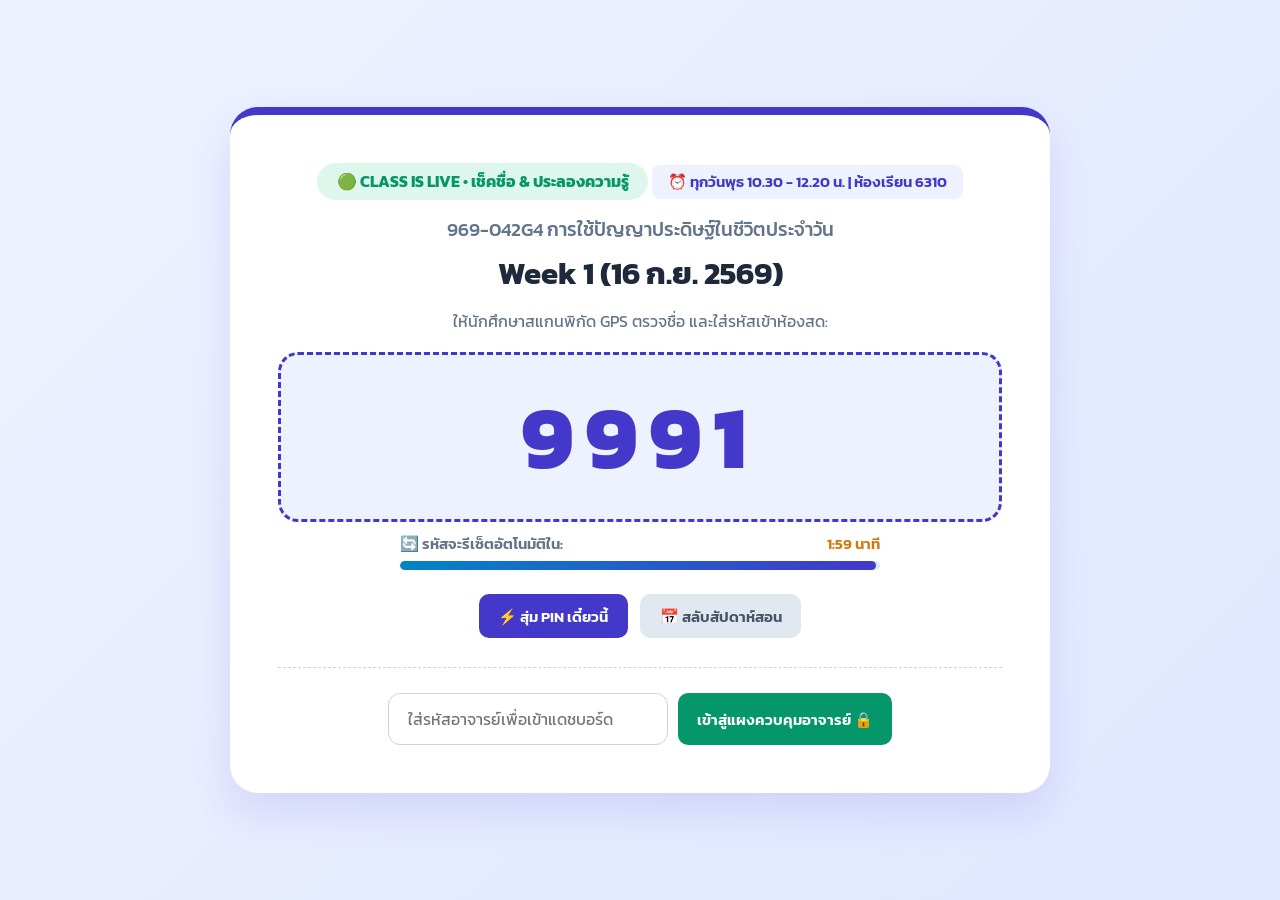
==== teacher.html @ ca07f4b6 "Update teacher.html" ====
<!DOCTYPE html>
<html lang="th">
<head>
  <meta charset="UTF-8">
  <meta name="viewport" content="width=device-width, initial-scale=1.0">
  <title>Teacher Control Center - 969-042G4</title>
  <link rel="preconnect" href="https://fonts.googleapis.com">
  <link rel="preconnect" href="https://fonts.gstatic.com" crossorigin>
  <link href="https://fonts.googleapis.com/css2?family=Kanit:wght@300;400;500;600;700;800&display=swap" rel="stylesheet">

  <style>
    :root {
      --primary: #4338CA;
      --secondary: #059669;
      --accent-amber: #D97706;
      --accent-cyan: #0284C7;
      --dark: #1E293B;
      --light-bg: #F8FAFC;
      --card-bg: #FFFFFF;
      --danger: #DC2626;
    }

    * { box-sizing: border-box; margin: 0; padding: 0; font-family: 'Kanit', sans-serif !important; }
    body { background-color: var(--light-bg); color: var(--dark); min-height: 100vh; }

    .projector-view {
      display: flex;
      flex-direction: column;
      align-items: center;
      justify-content: center;
      min-height: 100vh;
      padding: 2rem;
      background: linear-gradient(135deg, #EEF2FF 0%, #E0E7FF 100%);
      text-align: center;
    }

    .projector-card {
      background: white;
      border-radius: 28px;
      padding: 3rem;
      max-width: 820px;
      width: 100%;
      box-shadow: 0 20px 40px rgba(67, 56, 202, 0.12);
      border-top: 8px solid var(--primary);
    }

    .live-badge {
      display: inline-block;
      background: #DEF7EC;
      color: var(--secondary);
      font-weight: 700;
      padding: 0.4rem 1.2rem;
      border-radius: 9999px;
      margin-bottom: 0.8rem;
      font-size: 1rem;
      animation: pulse 2s infinite;
    }
    @keyframes pulse { 0% { opacity: 0.8; } 50% { opacity: 1; } 100% { opacity: 0.8; } }

    .schedule-tag {
      display: inline-block;
      background: #EEF2FF;
      color: var(--primary);
      font-weight: 600;
      padding: 0.35rem 1rem;
      border-radius: 8px;
      margin-bottom: 1rem;
      font-size: 0.95rem;
    }

    .big-pin {
      font-size: 5.5rem;
      font-weight: 800;
      color: var(--primary);
      letter-spacing: 12px;
      background: #EEF2FF;
      padding: 1rem 2rem;
      border-radius: 20px;
      margin: 1.2rem 0 0.6rem;
      border: 3px dashed var(--primary);
      user-select: all;
    }

    .timer-container { width: 100%; max-width: 480px; margin: 0 auto 1.5rem; }
    .timer-text { display: flex; justify-content: space-between; font-size: 0.95rem; color: #64748B; font-weight: 600; margin-bottom: 0.4rem; }
    .progress-bar-bg { width: 100%; height: 9px; background-color: #E2E8F0; border-radius: 999px; overflow: hidden; }
    .progress-bar-fill { height: 100%; width: 100%; background: linear-gradient(90deg, var(--accent-cyan), var(--primary)); border-radius: 999px; transition: width 1s linear; }

    .auth-box {
      margin-top: 1.8rem;
      padding-top: 1.6rem;
      border-top: 1.5px dashed #CBD5E1;
      display: flex;
      justify-content: center;
      gap: 0.6rem;
      flex-wrap: wrap;
    }

    .auth-box input[type="password"] {
      padding: 0.8rem 1.2rem;
      border-radius: 12px;
      border: 1.5px solid #CBD5E1;
      font-size: 1rem;
      outline: none;
      width: 280px;
    }
    .auth-box input[type="password"]:focus { border-color: var(--primary); }

    .dashboard-view { padding: 1.5rem; display: none; }

    .header-bar {
      display: flex;
      justify-content: space-between;
      align-items: center;
      margin-bottom: 1.5rem;
      background: white;
      padding: 1.2rem 1.8rem;
      border-radius: 16px;
      box-shadow: 0 4px 10px rgba(0,0,0,0.04);
      border-top: 5px solid var(--primary);
    }

    .session-bar {
      background: white;
      padding: 1rem 1.5rem;
      border-radius: 14px;
      margin-bottom: 1.5rem;
      display: flex;
      justify-content: space-between;
      align-items: center;
      flex-wrap: wrap;
      gap: 1rem;
    }

    select, input[type="time"] { padding: 0.55rem 1rem; border-radius: 8px; border: 1.5px solid #CBD5E1; font-size: 0.95rem; outline: none; background-color: white; }

    .kpi-grid { display: grid; grid-template-columns: repeat(auto-fit, minmax(180px, 1fr)); gap: 1rem; margin-bottom: 1.5rem; }
    .kpi-card { background: white; padding: 1.2rem; border-radius: 14px; border-left: 5px solid var(--primary); box-shadow: 0 2px 6px rgba(0,0,0,0.03); }
    .kpi-card.green { border-left-color: var(--secondary); }
    .kpi-card.amber { border-left-color: var(--accent-amber); }
    .kpi-card.red { border-left-color: var(--danger); }
    .kpi-num { font-size: 2rem; font-weight: 700; margin-top: 0.3rem; }

    .btn { padding: 0.65rem 1.2rem; border-radius: 10px; border: none; font-weight: 600; cursor: pointer; font-size: 0.95rem; transition: all 0.2s; }
    .btn-primary { background: var(--primary); color: white; }
    .btn-secondary { background: var(--secondary); color: white; }
    .btn-danger { background: #FEE2E2; color: var(--danger); }
    .btn-gray { background: #E2E8F0; color: #475569; }

    .table-box { background: white; border-radius: 14px; padding: 1.2rem; box-shadow: 0 2px 6px rgba(0,0,0,0.03); overflow-x: auto; }
    table { width: 100%; border-collapse: collapse; text-align: left; }
    th, td { padding: 0.75rem 1rem; border-bottom: 1px solid #E2E8F0; font-size: 0.95rem; }
    th { background: #F8FAFC; color: #475569; }

    .tag { padding: 0.2rem 0.6rem; border-radius: 6px; font-size: 0.8rem; font-weight: 600; }
    .tag-present { background: #DEF7EC; color: #03543F; }
    .tag-late { background: #FEF3C7; color: #92400E; }
    .tag-absent { background: #FDE8E8; color: #9B1C1C; }
  </style>
</head>
<body>

  <!-- VIEW 1: จอโปรเจกเตอร์ -->
  <div id="viewProjector" class="projector-view">
    <div class="projector-card">
      <div class="live-badge">🟢 CLASS IS LIVE • เช็คชื่อ & ประลองความรู้</div>
      <div class="schedule-tag">⏰ ทุกวันพุธ 10.30 - 12.20 น. | ห้องเรียน 6310</div>
      
      <h2 style="font-size: 1.2rem; color: #64748B; font-weight:500;">969-042G4 การใช้ปัญญาประดิษฐ์ในชีวิตประจำวัน</h2>
      <h1 style="font-size: 1.95rem; font-weight:700; margin-top: 0.4rem; color: var(--dark);" id="projectorSessionTitle">
        สัปดาห์ที่ 1 : 16 กันยายน 2569 (ห้อง 6310)
      </h1>
      
      <p style="margin-top: 0.8rem; color:#64748B;">ให้นักศึกษาสแกนพิกัด GPS ตรวจชื่อ และใส่รหัสเข้าห้องสด:</p>
      <div class="big-pin" id="bigPinText">----</div>

      <div class="timer-container">
        <div class="timer-text">
          <span>🔄 รหัสจะรีเซ็ตอัตโนมัติใน:</span>
          <span id="countdownText" style="color:var(--accent-amber);">2:00 นาที</span>
        </div>
        <div class="progress-bar-bg">
          <div class="progress-bar-fill" id="progressBarFill"></div>
        </div>
      </div>

      <div style="display:flex; justify-content:center; gap: 0.8rem; flex-wrap: wrap;">
        <button class="btn btn-primary" onclick="forceResetPIN()">⚡ สุ่ม PIN เดี๋ยวนี้</button>
        <button class="btn btn-gray" onclick="quickSelectSession()">📅 สลับสัปดาห์สอน</button>
      </div>

      <div class="auth-box">
        <input type="password" id="teacherPassInput" placeholder="ใส่รหัสอาจารย์เพื่อเข้าแดชบอร์ด" onkeydown="handlePassEnter(event)">
        <button class="btn btn-secondary" onclick="unlockDashboard()">เข้าสู่แผงควบคุมอาจารย์ 🔒</button>
      </div>
      <p id="authErrorMsg" style="color:var(--danger); font-size:0.85rem; margin-top:0.5rem; display:none;">❌ รหัสผ่านไม่ถูกต้อง!</p>
    </div>
  </div>

  <!-- VIEW 2: แดชบอร์ดอาจารย์ -->
  <div id="viewDashboard" class="dashboard-view">
    <div class="header-bar">
      <div>
        <h1 style="font-size: 1.5rem; font-weight: 700;">แผงวิเคราะห์และสรุปผลคะแนนประจำวิชา (Realtime)</h1>
        <p style="color: #64748B; font-size: 0.9rem;">วิชา 969-042G4 | วันพุธ 10.30 - 12.20 น. ห้อง 6310</p>
      </div>
      <button class="btn btn-gray" onclick="lockBackToProjector()">🖥️ กลับสู่หน้าจอโปรเจกเตอร์</button>
    </div>

    <div class="session-bar">
      <div style="display:flex; align-items:center; gap: 0.8rem; flex-wrap: wrap;">
        <label for="sessionSelect" style="font-weight: 600;">เลือกคาบเรียน:</label>
        <select id="sessionSelect" onchange="changeSession()">
          <option value="Week 1 (16 ก.ย. 2569)">สัปดาห์ที่ 1 : 16 กันยายน 2569 (ห้อง 6310)</option>
          <option value="Week 2 (23 ก.ย. 2569)">สัปดาห์ที่ 2 : 23 กันยายน 2569</option>
          <option value="Week 3 (30 ก.ย. 2569)">สัปดาห์ที่ 3 : 30 กันยายน 2569</option>
          <option value="Week 4 (7 ต.ค. 2569)">สัปดาห์ที่ 4 : 7 ตุลาคม 2569</option>
          <option value="Week 5 (14 ต.ค. 2569)">สัปดาห์ที่ 5 : 14 ตุลาคม 2569</option>
          <option value="Week 6 (21 ต.ค. 2569)">สัปดาห์ที่ 6 : 21 ตุลาคม 2569</option>
          <option value="Week 7 (28 ต.ค. 2569)">สัปดาห์ที่ 7 : 28 ตุลาคม 2569</option>
          <option value="Week 8 (4 พ.ย. 2569)">สัปดาห์ที่ 8 : 4 พฤศจิกายน 2569</option>
          <option value="Week 9 (11 พ.ย. 2569)">สัปดาห์ที่ 9 : 11 พฤศจิกายน 2569</option>
          <option value="Week 10 (18 พ.ย. 2569)">สัปดาห์ที่ 10 : 18 พฤศจิกายน 2569</option>
          <option value="Week 11 (25 พ.ย. 2569)">สัปดาห์ที่ 11 : 25 พฤศจิกายน 2569</option>
          <option value="SUMMARY">📊 [สรุปภาพรวม 11 สัปดาห์สะสม (ตรวจสิทธิ์ 80%)]</option>
        </select>

        <span id="cutoffContainer">
          <label for="cutoffTime" style="font-weight: 500; margin-left:0.5rem;">ตัดเวลาสาย (น.):</label>
          <input type="time" id="cutoffTime" value="10:45" onchange="renderAnalytics()">
        </span>
      </div>

      <div style="display:flex; gap: 0.6rem;">
        <button class="btn btn-secondary" onclick="exportCSV()">📥 โหลด Excel (CSV)</button>
        <button class="btn btn-danger" onclick="clearCurrentSessionData()">ล้างข้อมูลคาบนี้</button>
      </div>
    </div>

    <div class="kpi-grid">
      <div class="kpi-card">
        <div style="font-size: 0.9rem; color:#64748B;">นักศึกษาทั้งหมด</div>
        <div class="kpi-num">65</div>
      </div>
      <div class="kpi-card green">
        <div style="font-size: 0.9rem; color:var(--secondary);" id="kpiTitle1">เข้าเรียนตรงเวลา</div>
        <div class="kpi-num" id="kpiVal1" style="color:var(--secondary);">0</div>
      </div>
      <div class="kpi-card amber">
        <div style="font-size: 0.9rem; color:var(--accent-amber);" id="kpiTitle2">มาสาย (หลัง 10:45)</div>
        <div class="kpi-num" id="kpiVal2" style="color:var(--accent-amber);">0</div>
      </div>
      <div class="kpi-card red">
        <div style="font-size: 0.9rem; color:var(--danger);" id="kpiTitle3">ขาดเรียน (Absent)</div>
        <div class="kpi-num" id="kpiVal3" style="color:var(--danger);">65</div>
      </div>
    </div>

    <div class="table-box">
      <table>
        <thead id="tableHead"></thead>
        <tbody id="tableBody"></tbody>
      </table>
    </div>
  </div>

  <script>
    // *************************************************************
    // วาง Database URL ของ Firebase ตรงนี้ (ต้องลงท้ายด้วย /)
    // *************************************************************
    const FIREBASE_DB_URL = "https://class-psu-default-rtdb.asia-southeast1.firebasedatabase.app/";
    const TEACHER_PASSWORD = "admin1234";

    const studentRoster = {
      "6730611001": "คุณานนต์ แพใหญ่", "6730611002": "สุชัญญา หลายกิจวุฒิพันธ์", "6730611004": "ชนาภา อุดมทรัพย์",
      "6730611005": "จิรเมธ สุขลี่", "6730611006": "ธนกฤต จริยวัตกุล", "6730611007": "ภูริณัฐ มะนะโส",
      "6730611008": "ธนวัต เอกบุตร", "6730611009": "เบญญภา ทองขาว", "6730611010": "ณิชตา คำวาศรี",
      "6730611011": "เสาวลักษณ์ วรพงศ์วัฒน์", "6730611012": "ทักษิณารัตย์ พัฒสงค์", "6730611013": "โชติธนกฤต อารีมิตร",
      "6730611016": "ภูวเมศฐ์ พงศ์จารุวิชญ์", "6730611017": "กีรดิษ บุญสูง", "6730611019": "ศุภกร ทวีรัตน์",
      "6730611020": "ณัฐณิชา ศรีธรรม", "6730611021": "สงกรานต์ นนทามิตร", "6730611022": "สิรภัทร นวลแก้ว",
      "6730611023": "ธนกฤต ดวงแก้ว", "6730611024": "เจษฎา ถวิลถึง", "6730611027": "ธนกฤต คล้ายเเก้ว",
      "6730611028": "วาที คชลักษ์", "6730611029": "วิสุทธิ์ ณ พัทลุง", "6730611031": "ธนพัฒน์ แสนดี",
      "6730611032": "พิศุทธิ์ หิรัญจรัสพิวัฒน์", "6730611033": "ธนพล ถาวรมาศ", "6730611034": "ณัฐวดี โภคะศฤงคาร",
      "6730611035": "กรกฤต นวลละออง", "6730611036": "ธเนศ งามพสุธาดล", "6730611037": "ภัทรพล แซ่หลี",
      "6730611038": "นิธิทัต ตินตะชาติ", "6730611039": "กนิษฐ หิรัญคุปต์", "6730611043": "พลภัทร จันทรสุต",
      "6730611044": "วงศกร ศิริคณินทร์", "6730611045": "กิตติพัชญ์ เอกพงศ์วิทย์", "6730611046": "หทัยรัตน์ กิ่งแก้ว",
      "6730611047": "สิวารักษ์ เศษนาม", "6730611048": "ศุภกร แย้มวาจา", "6730611053": "นิจสิรี สุทธิเจริญ",
      "6730611054": "อริยะ แพงพา", "6730611055": "รพีภัทร อุตโม", "6730611056": "วศิน เลี่ยมแก้ว",
      "6730611057": "จักรีพร สุทธิชาติ", "6730611059": "พงศธร ฉิมล่องดำ", "6730611060": "ธวัลรัตน์ คำแหง",
      "6730611061": "ณัฐสิทธิ์ ทองจันทร์", "6730611062": "ณัฐพงศ์ ตันบำรุง", "6730611063": "เปมิกา สือสกุล",
      "6730611064": "ธนโชติ สุวรรณวงศ์", "6730611065": "ภควัฒน์ สะมาน", "6730611066": "ซอนญ่า ภักดี",
      "6730611068": "ฅมกริช พรมปาน", "6730611069": "ไกรสิทธิ์ พัฒโนภาษ", "6730611070": "ขัตติยานนท์ คัยนันท์",
      "6730611072": "ธันยพงศ์ ถิ่นสืบ", "6730611073": "ฐาปณีย์ รัตนจินดา", "6730611074": "ยุทธภูมิ เพชรบริสุทธิ์",
      "6730611075": "ธนชาติ เอ่งฉ้วน", "6730611076": "กันตภูมิ คงเจริญ", "6730611077": "วิชยุตม์ บุ้งทอง",
      "6730611078": "ณัฐภัทร แย้มแก้ว", "6730611080": "พุฒิพงศ์ เรืองอ่อน", "6730611083": "สรณ์สิริ รักไทย",
      "6730611085": "กันตินันท์ เนาวบุตร", "6730611086": "มูฮัมหมัดลุตฟี สีตีเล๊าะ"
    };

    const PIN_LIFETIME = 120;
    let secondsLeft = PIN_LIFETIME;
    let pinTimerInterval = null;
    let currentSessionKey = "Week 1 (16 ก.ย. 2569)";
    let realtimeData = {};

    function initProjectorView() {
      document.getElementById('projectorSessionTitle').innerText = currentSessionKey;
      syncSessionToCloud(currentSessionKey);
      startAutoPINCycle();
    }

    // ยิง PIN ขึ้น Cloud Realtime
    function generateNewPIN() {
      const newPin = Math.floor(1000 + Math.random() * 9000).toString();
      document.getElementById('bigPinText').innerText = newPin;
      secondsLeft = PIN_LIFETIME;
      updateProgressBar();

      // บันทึกขึ้น Firebase
      fetch(`${FIREBASE_DB_URL}current_pin.json`, {
        method: "PUT",
        body: JSON.stringify(newPin)
      }).catch(err => console.error("Cloud Error:", err));
    }

    function syncSessionToCloud(sessionName) {
      fetch(`${FIREBASE_DB_URL}current_session.json`, {
        method: "PUT",
        body: JSON.stringify(sessionName)
      }).catch(err => console.error(err));
    }

    function forceResetPIN() { generateNewPIN(); }

    function startAutoPINCycle() {
      generateNewPIN();
      if (pinTimerInterval) clearInterval(pinTimerInterval);

      pinTimerInterval = setInterval(() => {
        secondsLeft--;
        updateProgressBar();
        if (secondsLeft <= 0) generateNewPIN();
      }, 1000);
    }

    function updateProgressBar() {
      const pct = (secondsLeft / PIN_LIFETIME) * 100;
      document.getElementById('progressBarFill').style.width = `${pct}%`;
      const m = Math.floor(secondsLeft / 60);
      const s = secondsLeft % 60;
      document.getElementById('countdownText').innerText = `${m}:${s < 10 ? '0' : ''}${s} นาที`;
    }

    function quickSelectSession() {
      const next = prompt("ระบุสัปดาห์และวันที่สอน (เช่น Week 2 (23 ก.ย. 2569)):", currentSessionKey);
      if (next) {
        currentSessionKey = next;
        document.getElementById('projectorSessionTitle').innerText = next;
        syncSessionToCloud(next);
      }
    }

    function handlePassEnter(e) { if (e.key === "Enter") unlockDashboard(); }

    function unlockDashboard() {
      const pass = document.getElementById('teacherPassInput').value;
      const err = document.getElementById('authErrorMsg');

      if (pass === TEACHER_PASSWORD) {
        err.style.display = "none";
        document.getElementById('teacherPassInput').value = "";
        document.getElementById('viewProjector').style.display = "none";
        document.getElementById('viewDashboard').style.display = "block";
        document.getElementById('sessionSelect').value = currentSessionKey;
        startRealtimeListener();
      } else {
        err.style.display = "block";
      }
    }

    function lockBackToProjector() {
      document.getElementById('viewDashboard').style.display = "none";
      document.getElementById('viewProjector').style.display = "flex";
    }

    function changeSession() {
      renderAnalytics();
    }

    // ดึงข้อมูล Realtime จาก Cloud มาแสดงบน Dashboard
    function startRealtimeListener() {
      fetchDataFromCloud();
      setInterval(fetchDataFromCloud, 3000); // ดึงข้อมูลอัปเดตทุก 3 วินาที
    }

    function fetchDataFromCloud() {
      fetch(`${FIREBASE_DB_URL}attendance.json`)
        .then(res => res.json())
        .then(data => {
          realtimeData = data || {};
          renderAnalytics();
        })
        .catch(err => console.error(err));
    }

    function sanitizeKey(key) {
      return key.replace(/[\.\#\$\[\]\/]/g, "_");
    }

    function renderAnalytics() {
      const mode = document.getElementById('sessionSelect').value;
      const thead = document.getElementById('tableHead');
      const tbody = document.getElementById('tableBody');
      const cutoffWrapper = document.getElementById('cutoffContainer');

      if (mode === 'SUMMARY') {
        cutoffWrapper.style.display = 'none';
        document.getElementById('kpiTitle1').innerText = "เข้าเรียน ≥ 80% (สิทธิ์สอบ)";
        document.getElementById('kpiTitle2').innerText = "เฝ้าระวัง (50-79%)";
        document.getElementById('kpiTitle3').innerText = "ขาดเกินเกณฑ์ (< 50%)";

        const sessions = Object.keys(realtimeData);
        const totalSessions = sessions.length || 1;

        thead.innerHTML = `
          <tr>
            <th>รหัสนักศึกษา</th>
            <th>ชื่อ - นามสกุล</th>
            <th>จำนวนครั้งที่เข้า</th>
            <th>% เวลาเรียน</th>
            <th>คะแนนสะสม (Participation 40%)</th>
            <th>สถานะสิทธิ์สอบ (เกณฑ์ 80%)</th>
          </tr>
        `;
        tbody.innerHTML = '';

        let passed80 = 0, warning = 0, failed = 0;

        Object.keys(studentRoster).forEach(id => {
          let attendedCount = 0;
          let totalScore = 0;

          sessions.forEach(s => {
            const hit = realtimeData[s] && realtimeData[s][id];
            if (hit) {
              attendedCount++;
              totalScore += (hit.score || 0);
            }
          });

          const pct = Math.round((attendedCount / totalSessions) * 100);
          let examStatus = `<span class="tag tag-present">มีสิทธิ์สอบ ✓</span>`;
          if (pct < 80 && pct >= 50) {
            examStatus = `<span class="tag tag-late">เสี่ยง มส. (${pct}%)</span>`;
            warning++;
          } else if (pct < 50) {
            examStatus = `<span class="tag tag-absent">หมดสิทธิ์สอบ</span>`;
            failed++;
          } else {
            passed80++;
          }

          const tr = document.createElement('tr');
          tr.innerHTML = `
            <td><strong>${id}</strong></td>
            <td>${studentRoster[id]}</td>
            <td>${attendedCount} / ${totalSessions} คาบ</td>
            <td><strong>${pct}%</strong></td>
            <td><strong style="color:var(--primary);">${totalScore}</strong> แต้ม</td>
            <td>${examStatus}</td>
          `;
          tbody.appendChild(tr);
        });

        document.getElementById('kpiVal1').innerText = passed80;
        document.getElementById('kpiVal2').innerText = warning;
        document.getElementById('kpiVal3').innerText = failed;

      } else {
        cutoffWrapper.style.display = 'inline-block';
        document.getElementById('kpiTitle1').innerText = "เข้าเรียนตรงเวลา";
        document.getElementById('kpiTitle2').innerText = "มาสาย (หลัง 10:45)";
        document.getElementById('kpiTitle3').innerText = "ขาดเรียน (Absent)";

        const safeSession = sanitizeKey(mode);
        const sessionRecords = realtimeData[safeSession] || {};
        const cutoff = document.getElementById('cutoffTime').value;

        thead.innerHTML = `
          <tr>
            <th>รหัสนักศึกษา</th>
            <th>ชื่อ - นามสกุล</th>
            <th>สถานะ (${mode})</th>
            <th>เวลาเช็คชื่อ</th>
            <th>คะแนนควิซ</th>
            <th>ระยะ GPS</th>
            <th>IP Address</th>
          </tr>
        `;
        tbody.innerHTML = '';

        let present = 0, late = 0, absent = 0;

        Object.keys(studentRoster).forEach(id => {
          const rec = sessionRecords[id];
          let statusText = 'ขาดเรียน';
          let tagClass = 'tag-absent';

          if (rec) {
            if (rec.timestamp <= cutoff) {
              statusText = 'มาตรงเวลา';
              tagClass = 'tag-present';
              present++;
            } else {
              statusText = 'มาสาย';
              tagClass = 'tag-late';
              late++;
            }
          } else {
            absent++;
          }

          const tr = document.createElement('tr');
          tr.innerHTML = `
            <td><strong>${id}</strong></td>
            <td>${studentRoster[id]}</td>
            <td><span class="tag ${tagClass}">${statusText}</span></td>
            <td>${rec ? rec.timestamp : '-'}</td>
            <td>${rec ? rec.score + ' แต้ม' : '-'}</td>
            <td>${rec ? rec.distance + ' ม.' : '-'}</td>
            <td><small>${rec ? (rec.ip || '-') : '-'}</small></td>
          `;
          tbody.appendChild(tr);
        });

        document.getElementById('kpiVal1').innerText = present;
        document.getElementById('kpiVal2').innerText = late;
        document.getElementById('kpiVal3').innerText = absent;
      }
    }

    function exportCSV() {
      const mode = document.getElementById('sessionSelect').value;
      let csv = "";

      if (mode === 'SUMMARY') {
        const sessions = Object.keys(realtimeData);
        const totalSessions = sessions.length || 1;
        csv = "\uFEFFรหัสนักศึกษา,ชื่อ-นามสกุล,จำนวนครั้งที่เข้า,จำนวนคาบทั้งหมด,เปอร์เซ็นต์เวลาเรียน,คะแนนสะสม\n";
        
        Object.keys(studentRoster).forEach(id => {
          let count = 0, score = 0;
          sessions.forEach(s => {
            const hit = realtimeData[s] && realtimeData[s][id];
            if (hit) { count++; score += (hit.score || 0); }
          });
          const pct = Math.round((count / totalSessions) * 100);
          csv += `"${id}","${studentRoster[id]}",${count},${totalSessions},${pct}%,${score}\n`;
        });
      } else {
        const safeSession = sanitizeKey(mode);
        const sessionRecords = realtimeData[safeSession] || {};
        const cutoff = document.getElementById('cutoffTime').value;

        csv = `\uFEFFรหัสนักศึกษา,ชื่อ-นามสกุล,สถานะ[${mode}],เวลาเช็คชื่อ,คะแนน,ระยะGPS(เมตร),IP Address\n`;
        Object.keys(studentRoster).forEach(id => {
          const rec = sessionRecords[id];
          const st = rec ? (rec.timestamp <= cutoff ? 'มาตรงเวลา' : 'มาสาย') : 'ขาดเรียน';
          csv += `"${id}","${studentRoster[id]}","${st}","${rec ? rec.timestamp : '-'}","${rec ? rec.score : '0'}","${rec ? rec.distance : '-'}","${rec ? (rec.ip || '-') : '-'}"\n`;
        });
      }

      const blob = new Blob([csv], { type: 'text/csv;charset=utf-8;' });
      const link = document.createElement("a");
      link.href = URL.createObjectURL(blob);
      link.download = `attendance_${mode.replace(/[\s():/]/g, '_')}.csv`;
      link.click();
    }

    function clearCurrentSessionData() {
      const mode = document.getElementById('sessionSelect').value;
      if (mode === 'SUMMARY') return alert('ไม่สามารถล้างข้อมูลในโหมดสรุปภาพรวมได้');
      if (confirm(`คุณแน่ใจหรือไม่ว่าต้องการล้างข้อมูลของ "${mode}" บน Cloud?`)) {
        const safeSession = sanitizeKey(mode);
        fetch(`${FIREBASE_DB_URL}attendance/${safeSession}.json`, { method: "DELETE" })
          .then(() => {
            alert("ล้างข้อมูลสำเร็จ");
            fetchDataFromCloud();
          });
      }
    }

    initProjectorView();
  </script>
</body>
</html>
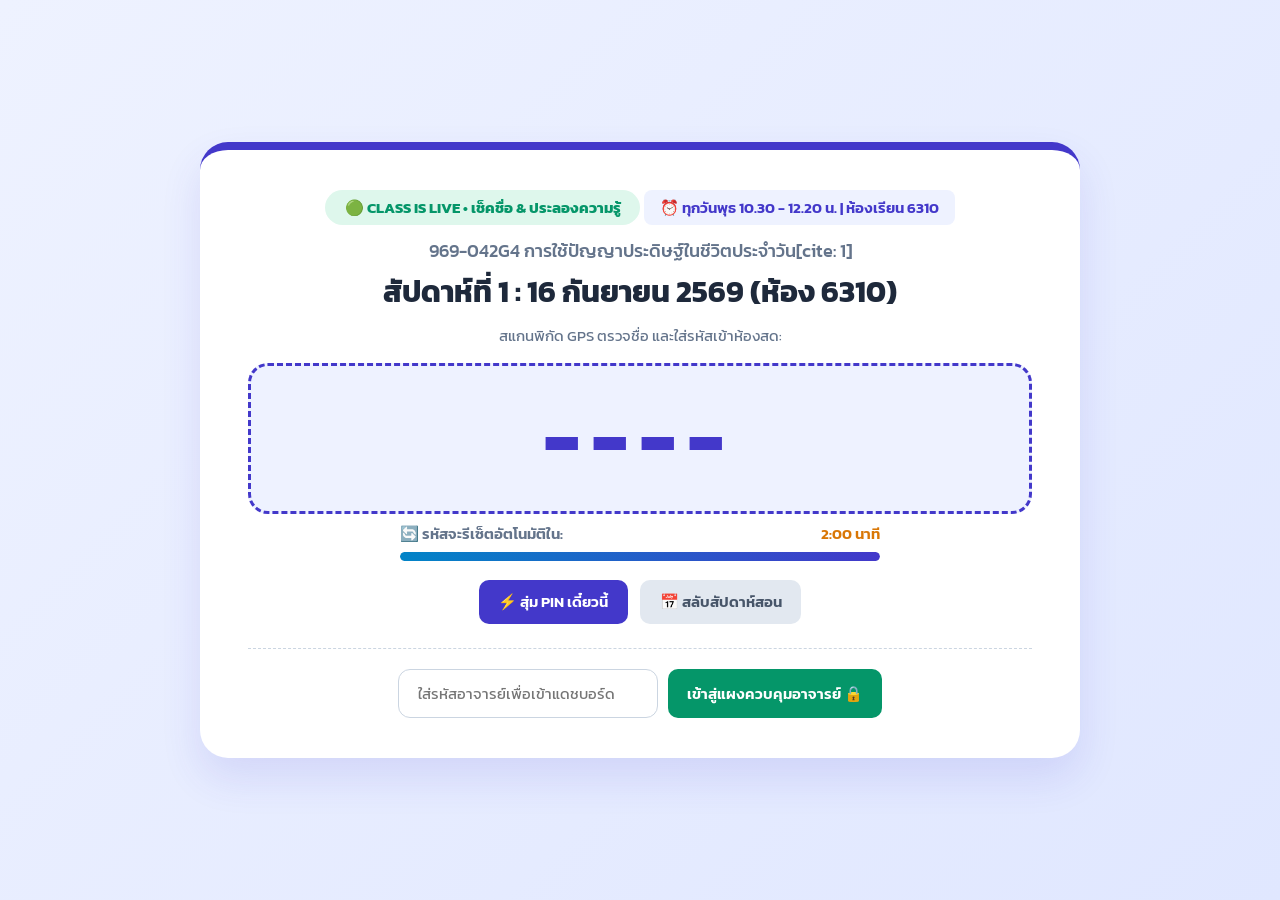
==== commit 880ab13b: "Update teacher.html" ====
--- a/teacher.html
+++ b/teacher.html
@@ -23,13 +23,14 @@
     * { box-sizing: border-box; margin: 0; padding: 0; font-family: 'Kanit', sans-serif !important; }
     body { background-color: var(--light-bg); color: var(--dark); min-height: 100vh; }
 
+    /* VIEW 1: จอโปรเจกเตอร์ */
     .projector-view {
       display: flex;
       flex-direction: column;
       align-items: center;
       justify-content: center;
       min-height: 100vh;
-      padding: 2rem;
+      padding: 2rem 1.5rem;
       background: linear-gradient(135deg, #EEF2FF 0%, #E0E7FF 100%);
       text-align: center;
     }
@@ -37,8 +38,8 @@
     .projector-card {
       background: white;
       border-radius: 28px;
-      padding: 3rem;
-      max-width: 820px;
+      padding: 2.5rem 3rem;
+      max-width: 880px;
       width: 100%;
       box-shadow: 0 20px 40px rgba(67, 56, 202, 0.12);
       border-top: 8px solid var(--primary);
@@ -51,8 +52,8 @@
       font-weight: 700;
       padding: 0.4rem 1.2rem;
       border-radius: 9999px;
-      margin-bottom: 0.8rem;
-      font-size: 1rem;
+      margin-bottom: 0.6rem;
+      font-size: 0.95rem;
       animation: pulse 2s infinite;
     }
     @keyframes pulse { 0% { opacity: 0.8; } 50% { opacity: 1; } 100% { opacity: 0.8; } }
@@ -64,31 +65,31 @@
       font-weight: 600;
       padding: 0.35rem 1rem;
       border-radius: 8px;
-      margin-bottom: 1rem;
+      margin-bottom: 0.8rem;
       font-size: 0.95rem;
     }
 
     .big-pin {
-      font-size: 5.5rem;
+      font-size: 5rem;
       font-weight: 800;
       color: var(--primary);
       letter-spacing: 12px;
       background: #EEF2FF;
-      padding: 1rem 2rem;
+      padding: 0.8rem 2rem;
       border-radius: 20px;
-      margin: 1.2rem 0 0.6rem;
+      margin: 1rem 0 0.5rem;
       border: 3px dashed var(--primary);
       user-select: all;
     }
 
-    .timer-container { width: 100%; max-width: 480px; margin: 0 auto 1.5rem; }
+    .timer-container { width: 100%; max-width: 480px; margin: 0 auto 1.2rem; }
     .timer-text { display: flex; justify-content: space-between; font-size: 0.95rem; color: #64748B; font-weight: 600; margin-bottom: 0.4rem; }
     .progress-bar-bg { width: 100%; height: 9px; background-color: #E2E8F0; border-radius: 999px; overflow: hidden; }
     .progress-bar-fill { height: 100%; width: 100%; background: linear-gradient(90deg, var(--accent-cyan), var(--primary)); border-radius: 999px; transition: width 1s linear; }
 
     .auth-box {
-      margin-top: 1.8rem;
-      padding-top: 1.6rem;
+      margin-top: 1.5rem;
+      padding-top: 1.3rem;
       border-top: 1.5px dashed #CBD5E1;
       display: flex;
       justify-content: center;
@@ -97,15 +98,16 @@
     }
 
     .auth-box input[type="password"] {
-      padding: 0.8rem 1.2rem;
+      padding: 0.75rem 1.2rem;
       border-radius: 12px;
       border: 1.5px solid #CBD5E1;
-      font-size: 1rem;
+      font-size: 0.95rem;
       outline: none;
-      width: 280px;
+      width: 260px;
     }
     .auth-box input[type="password"]:focus { border-color: var(--primary); }
 
+    /* VIEW 2: แดชบอร์ดอาจารย์ */
     .dashboard-view { padding: 1.5rem; display: none; }
 
     .header-bar {
@@ -141,6 +143,41 @@
     .kpi-card.red { border-left-color: var(--danger); }
     .kpi-num { font-size: 2rem; font-weight: 700; margin-top: 0.3rem; }
 
+    /* Dashboard Leaderboard */
+    .dashboard-leaderboard-box {
+      background: white;
+      border-radius: 16px;
+      padding: 1.2rem 1.5rem;
+      margin-bottom: 1.5rem;
+      box-shadow: 0 2px 6px rgba(0,0,0,0.03);
+      border-left: 5px solid #F59E0B;
+    }
+
+    .dl-header {
+      display: flex;
+      justify-content: space-between;
+      align-items: center;
+      margin-bottom: 0.9rem;
+      padding-bottom: 0.4rem;
+      border-bottom: 1.5px solid #F1F5F9;
+    }
+
+    .dl-grid {
+      display: grid;
+      grid-template-columns: repeat(auto-fit, minmax(220px, 1fr));
+      gap: 0.8rem;
+    }
+
+    .dl-card {
+      display: flex;
+      justify-content: space-between;
+      align-items: center;
+      background: #F8FAFC;
+      border: 1px solid #E2E8F0;
+      padding: 0.75rem 1rem;
+      border-radius: 12px;
+    }
+
     .btn { padding: 0.65rem 1.2rem; border-radius: 10px; border: none; font-weight: 600; cursor: pointer; font-size: 0.95rem; transition: all 0.2s; }
     .btn-primary { background: var(--primary); color: white; }
     .btn-secondary { background: var(--secondary); color: white; }
@@ -166,12 +203,12 @@
       <div class="live-badge">🟢 CLASS IS LIVE • เช็คชื่อ & ประลองความรู้</div>
       <div class="schedule-tag">⏰ ทุกวันพุธ 10.30 - 12.20 น. | ห้องเรียน 6310</div>
       
-      <h2 style="font-size: 1.2rem; color: #64748B; font-weight:500;">969-042G4 การใช้ปัญญาประดิษฐ์ในชีวิตประจำวัน</h2>
-      <h1 style="font-size: 1.95rem; font-weight:700; margin-top: 0.4rem; color: var(--dark);" id="projectorSessionTitle">
+      <h2 style="font-size: 1.15rem; color: #64748B; font-weight:500;">969-042G4 การใช้ปัญญาประดิษฐ์ในชีวิตประจำวัน[cite: 1]</h2>
+      <h1 style="font-size: 1.85rem; font-weight:700; margin-top: 0.3rem; color: var(--dark);" id="projectorSessionTitle">
         สัปดาห์ที่ 1 : 16 กันยายน 2569 (ห้อง 6310)
       </h1>
       
-      <p style="margin-top: 0.8rem; color:#64748B;">ให้นักศึกษาสแกนพิกัด GPS ตรวจชื่อ และใส่รหัสเข้าห้องสด:</p>
+      <p style="margin-top: 0.6rem; color:#64748B; font-size: 0.95rem;">สแกนพิกัด GPS ตรวจชื่อ และใส่รหัสเข้าห้องสด:</p>
       <div class="big-pin" id="bigPinText">----</div>
 
       <div class="timer-container">
@@ -184,7 +221,7 @@
         </div>
       </div>
 
-      <div style="display:flex; justify-content:center; gap: 0.8rem; flex-wrap: wrap;">
+      <div style="display:flex; justify-content:center; gap: 0.8rem; flex-wrap: wrap; margin-top: 1.2rem;">
         <button class="btn btn-primary" onclick="forceResetPIN()">⚡ สุ่ม PIN เดี๋ยวนี้</button>
         <button class="btn btn-gray" onclick="quickSelectSession()">📅 สลับสัปดาห์สอน</button>
       </div>
@@ -193,7 +230,7 @@
         <input type="password" id="teacherPassInput" placeholder="ใส่รหัสอาจารย์เพื่อเข้าแดชบอร์ด" onkeydown="handlePassEnter(event)">
         <button class="btn btn-secondary" onclick="unlockDashboard()">เข้าสู่แผงควบคุมอาจารย์ 🔒</button>
       </div>
-      <p id="authErrorMsg" style="color:var(--danger); font-size:0.85rem; margin-top:0.5rem; display:none;">❌ รหัสผ่านไม่ถูกต้อง!</p>
+      <p id="authErrorMsg" style="color:var(--danger); font-size:0.85rem; margin-top:0.4rem; display:none;">❌ รหัสผ่านไม่ถูกต้อง!</p>
     </div>
   </div>
 
@@ -201,12 +238,13 @@
   <div id="viewDashboard" class="dashboard-view">
     <div class="header-bar">
       <div>
-        <h1 style="font-size: 1.5rem; font-weight: 700;">แผงวิเคราะห์และสรุปผลคะแนนประจำวิชา (Realtime)</h1>
-        <p style="color: #64748B; font-size: 0.9rem;">วิชา 969-042G4 | วันพุธ 10.30 - 12.20 น. ห้อง 6310</p>
+        <h1 style="font-size: 1.5rem; font-weight: 700;">แผงวิเคราะห์และสรุปผลคะแนนประจำวิชา (Teacher Dashboard)</h1>
+        <p style="color: #64748B; font-size: 0.9rem;">วิชา 969-042G4 | วันพุธ 10.30 - 12.20 น. ห้อง 6310[cite: 1]</p>
       </div>
       <button class="btn btn-gray" onclick="lockBackToProjector()">🖥️ กลับสู่หน้าจอโปรเจกเตอร์</button>
     </div>
 
+    <!-- แถบเลือกสัปดาห์ -->
     <div class="session-bar">
       <div style="display:flex; align-items:center; gap: 0.8rem; flex-wrap: wrap;">
         <label for="sessionSelect" style="font-weight: 600;">เลือกคาบเรียน:</label>
@@ -231,12 +269,14 @@
         </span>
       </div>
 
-      <div style="display:flex; gap: 0.6rem;">
+      <div style="display:flex; gap: 0.6rem; flex-wrap: wrap;">
+        <button class="btn btn-primary" onclick="openManualModal()">➕ เช็คชื่อด้วยตนเอง</button>
         <button class="btn btn-secondary" onclick="exportCSV()">📥 โหลด Excel (CSV)</button>
         <button class="btn btn-danger" onclick="clearCurrentSessionData()">ล้างข้อมูลคาบนี้</button>
       </div>
     </div>
 
+    <!-- การ์ด KPI -->
     <div class="kpi-grid">
       <div class="kpi-card">
         <div style="font-size: 0.9rem; color:#64748B;">นักศึกษาทั้งหมด</div>
@@ -256,18 +296,64 @@
       </div>
     </div>
 
+    <!-- ตารางอันดับคะแนน (Top 5 Leaderboard) -->
+    <div class="dashboard-leaderboard-box" id="dashboardLeaderboardContainer">
+      <div class="dl-header">
+        <strong style="font-size: 1.05rem; color: var(--dark);">🏆 อันดับคะแนนสูงสุดประจำคาบ (Top 5 Leaderboard)</strong>
+        <span style="font-size: 0.85rem; color: #64748B;">อัปเดตสด Realtime</span>
+      </div>
+      <div class="dl-grid" id="dashboardLeaderboardGrid">
+        <p style="color:#94A3B8; font-size:0.88rem; grid-column: 1/-1;">ยังไม่มีนักศึกษาส่งคะแนนในคาบนี้</p>
+      </div>
+    </div>
+
+    <!-- ตารางรายชื่อนักศึกษาทั้งหมด 65 คน -->
     <div class="table-box">
       <table>
         <thead id="tableHead"></thead>
         <tbody id="tableBody"></tbody>
       </table>
     </div>
+
+    <!-- Modal: เช็คชื่อแทนนักศึกษา -->
+    <div id="manualModal" style="display:none; position:fixed; top:0; left:0; width:100%; height:100%; background:rgba(0,0,0,0.5); z-index:9999; justify-content:center; align-items:center;">
+      <div style="background:white; padding:2rem; border-radius:20px; max-width:460px; width:90%; box-shadow:0 10px 25px rgba(0,0,0,0.2);">
+        <h3 style="margin-bottom:1rem; font-size:1.25rem;">📝 บันทึกเช็คชื่อแทนนักศึกษา (Manual)</h3>
+        
+        <div style="margin-bottom:0.8rem; text-align:left;">
+          <label style="font-size:0.9rem; font-weight:600;">รหัสนักศึกษา (10 หลัก):</label>
+          <input type="text" id="manualStuId" placeholder="เช่น 6730611001" style="width:100%; padding:0.6rem; margin-top:0.3rem; border:1.5px solid #CBD5E1; border-radius:8px;" oninput="previewManualName()">
+        </div>
+
+        <div style="margin-bottom:0.8rem; text-align:left;">
+          <label style="font-size:0.9rem; font-weight:600;">ชื่อ - นามสกุล:</label>
+          <input type="text" id="manualStuName" readonly placeholder="จะแสดงอัตโนมัติ" style="width:100%; padding:0.6rem; margin-top:0.3rem; border:1.5px solid #CBD5E1; border-radius:8px; background:#F1F5F9;">
+        </div>
+
+        <div style="display:flex; gap:0.8rem; margin-bottom:1.2rem;">
+          <div style="flex:1; text-align:left;">
+            <label style="font-size:0.9rem; font-weight:600;">สถานะเวลา:</label>
+            <select id="manualStatus" style="width:100%; padding:0.6rem; margin-top:0.3rem;">
+              <option value="on-time">มาตรงเวลา (10:30)</option>
+              <option value="late">มาสาย (10:50)</option>
+            </select>
+          </div>
+          <div style="flex:1; text-align:left;">
+            <label style="font-size:0.9rem; font-weight:600;">คะแนนควิซ:</label>
+            <input type="number" id="manualScore" value="100" min="0" max="250" style="width:100%; padding:0.6rem; margin-top:0.3rem; border:1.5px solid #CBD5E1; border-radius:8px;">
+          </div>
+        </div>
+
+        <div style="display:flex; justify-content:flex-end; gap:0.6rem;">
+          <button class="btn btn-gray" onclick="closeManualModal()">ยกเลิก</button>
+          <button class="btn btn-secondary" onclick="submitManualCheckin()">บันทึกข้อมูล ✓</button>
+        </div>
+      </div>
+    </div>
   </div>
 
   <script>
-    // *************************************************************
-    // วาง Database URL ของ Firebase ตรงนี้ (ต้องลงท้ายด้วย /)
-    // *************************************************************
+    // URL ฐานข้อมูล Firebase จริงของรายวิชา
     const FIREBASE_DB_URL = "https://class-psu-default-rtdb.asia-southeast1.firebasedatabase.app/";
     const TEACHER_PASSWORD = "admin1234";
 
@@ -299,8 +385,13 @@
     const PIN_LIFETIME = 120;
     let secondsLeft = PIN_LIFETIME;
     let pinTimerInterval = null;
+    let dashboardPollingInterval = null;
     let currentSessionKey = "Week 1 (16 ก.ย. 2569)";
     let realtimeData = {};
+
+    function sanitizeKey(key) {
+      return encodeURIComponent(key).replace(/[\.\#\$\[\]\/%]/g, "_");
+    }
 
     function initProjectorView() {
       document.getElementById('projectorSessionTitle').innerText = currentSessionKey;
@@ -308,23 +399,24 @@
       startAutoPINCycle();
     }
 
-    // ยิง PIN ขึ้น Cloud Realtime
+    // สุ่ม PIN ทันทีบนจอ แล้วจึงค่อยซิงก์ขึ้น Firebase แบบ Fail-safe
     function generateNewPIN() {
       const newPin = Math.floor(1000 + Math.random() * 9000).toString();
       document.getElementById('bigPinText').innerText = newPin;
       secondsLeft = PIN_LIFETIME;
       updateProgressBar();
 
-      // บันทึกขึ้น Firebase
       fetch(`${FIREBASE_DB_URL}current_pin.json`, {
         method: "PUT",
+        headers: { "Content-Type": "application/json" },
         body: JSON.stringify(newPin)
-      }).catch(err => console.error("Cloud Error:", err));
+      }).catch(err => console.warn("Firebase Sync Warning:", err));
     }
 
     function syncSessionToCloud(sessionName) {
       fetch(`${FIREBASE_DB_URL}current_session.json`, {
         method: "PUT",
+        headers: { "Content-Type": "application/json" },
         body: JSON.stringify(sessionName)
       }).catch(err => console.error(err));
     }
@@ -343,7 +435,7 @@
     }
 
     function updateProgressBar() {
-      const pct = (secondsLeft / PIN_LIFETIME) * 100;
+      const pct = Math.max(0, (secondsLeft / PIN_LIFETIME) * 100);
       document.getElementById('progressBarFill').style.width = `${pct}%`;
       const m = Math.floor(secondsLeft / 60);
       const s = secondsLeft % 60;
@@ -371,26 +463,22 @@
         document.getElementById('viewProjector').style.display = "none";
         document.getElementById('viewDashboard').style.display = "block";
         document.getElementById('sessionSelect').value = currentSessionKey;
-        startRealtimeListener();
+
+        fetchDataFromCloud();
+        if (dashboardPollingInterval) clearInterval(dashboardPollingInterval);
+        dashboardPollingInterval = setInterval(fetchDataFromCloud, 3000);
       } else {
         err.style.display = "block";
       }
     }
 
     function lockBackToProjector() {
+      if (dashboardPollingInterval) clearInterval(dashboardPollingInterval);
       document.getElementById('viewDashboard').style.display = "none";
       document.getElementById('viewProjector').style.display = "flex";
     }
 
-    function changeSession() {
-      renderAnalytics();
-    }
-
-    // ดึงข้อมูล Realtime จาก Cloud มาแสดงบน Dashboard
-    function startRealtimeListener() {
-      fetchDataFromCloud();
-      setInterval(fetchDataFromCloud, 3000); // ดึงข้อมูลอัปเดตทุก 3 วินาที
-    }
+    function changeSession() { renderAnalytics(); }
 
     function fetchDataFromCloud() {
       fetch(`${FIREBASE_DB_URL}attendance.json`)
@@ -399,11 +487,7 @@
           realtimeData = data || {};
           renderAnalytics();
         })
-        .catch(err => console.error(err));
-    }
-
-    function sanitizeKey(key) {
-      return key.replace(/[\.\#\$\[\]\/]/g, "_");
+        .catch(err => console.error("Fetch Data Error:", err));
     }
 
     function renderAnalytics() {
@@ -411,10 +495,13 @@
       const thead = document.getElementById('tableHead');
       const tbody = document.getElementById('tableBody');
       const cutoffWrapper = document.getElementById('cutoffContainer');
+      const dlBox = document.getElementById('dashboardLeaderboardContainer');
+      const dlGrid = document.getElementById('dashboardLeaderboardGrid');
 
       if (mode === 'SUMMARY') {
         cutoffWrapper.style.display = 'none';
-        document.getElementById('kpiTitle1').innerText = "เข้าเรียน ≥ 80% (สิทธิ์สอบ)";
+        dlBox.style.display = 'none';
+        document.getElementById('kpiTitle1').innerText = "เข้าเรียน ≥ 80% (สิทธิ์สอบ)";[cite: 1]
         document.getElementById('kpiTitle2').innerText = "เฝ้าระวัง (50-79%)";
         document.getElementById('kpiTitle3').innerText = "ขาดเกินเกณฑ์ (< 50%)";
 
@@ -477,6 +564,7 @@
 
       } else {
         cutoffWrapper.style.display = 'inline-block';
+        dlBox.style.display = 'block';
         document.getElementById('kpiTitle1').innerText = "เข้าเรียนตรงเวลา";
         document.getElementById('kpiTitle2').innerText = "มาสาย (หลัง 10:45)";
         document.getElementById('kpiTitle3').innerText = "ขาดเรียน (Absent)";
@@ -484,6 +572,33 @@
         const safeSession = sanitizeKey(mode);
         const sessionRecords = realtimeData[safeSession] || {};
         const cutoff = document.getElementById('cutoffTime').value;
+
+        // อัปเดตตาราง Leaderboard 5 อันดับแรก
+        const submittedList = Object.values(sessionRecords);
+        submittedList.sort((a, b) => b.score - a.score);
+
+        if (submittedList.length === 0) {
+          dlGrid.innerHTML = `<p style="color:#94A3B8; font-size:0.88rem; grid-column: 1/-1;">ยังไม่มีนักศึกษาส่งคะแนนในคาบนี้</p>`;
+        } else {
+          dlGrid.innerHTML = '';
+          submittedList.slice(0, 5).forEach((item, idx) => {
+            let medal = `#${idx + 1}`;
+            if (idx === 0) medal = '🥇';
+            if (idx === 1) medal = '🥈';
+            if (idx === 2) medal = '🥉';
+
+            const card = document.createElement('div');
+            card.className = 'dl-card';
+            card.innerHTML = `
+              <div style="display:flex; align-items:center; gap:0.5rem; overflow:hidden;">
+                <span style="font-weight:700; width:20px;">${medal}</span>
+                <span style="font-weight:500; text-overflow:ellipsis; white-space:nowrap; overflow:hidden;">${item.name}</span>
+              </div>
+              <strong style="color:var(--primary); margin-left:0.5rem;">${item.score} แต้ม</strong>
+            `;
+            dlGrid.appendChild(card);
+          });
+        }
 
         thead.innerHTML = `
           <tr>
@@ -525,7 +640,7 @@
             <td>${studentRoster[id]}</td>
             <td><span class="tag ${tagClass}">${statusText}</span></td>
             <td>${rec ? rec.timestamp : '-'}</td>
-            <td>${rec ? rec.score + ' แต้ม' : '-'}</td>
+            <td><strong style="color:var(--primary);">${rec ? rec.score + ' แต้ม' : '-'}</strong></td>
             <td>${rec ? rec.distance + ' ม.' : '-'}</td>
             <td><small>${rec ? (rec.ip || '-') : '-'}</small></td>
           `;
@@ -536,6 +651,59 @@
         document.getElementById('kpiVal2').innerText = late;
         document.getElementById('kpiVal3').innerText = absent;
       }
+    }
+
+    function openManualModal() {
+      document.getElementById('manualStuId').value = "";
+      document.getElementById('manualStuName').value = "";
+      document.getElementById('manualModal').style.display = "flex";
+    }
+
+    function closeManualModal() {
+      document.getElementById('manualModal').style.display = "none";
+    }
+
+    function previewManualName() {
+      const id = document.getElementById('manualStuId').value.trim();
+      const nameBox = document.getElementById('manualStuName');
+      nameBox.value = studentRoster[id] || "❌ ไม่พบรหัสนักศึกษานี้";
+    }
+
+    function submitManualCheckin() {
+      const id = document.getElementById('manualStuId').value.trim();
+      const name = studentRoster[id];
+      const status = document.getElementById('manualStatus').value;
+      const score = parseInt(document.getElementById('manualScore').value) || 0;
+      const mode = document.getElementById('sessionSelect').value;
+
+      if (!name) {
+        alert("กรุณากรอกรหัสนักศึกษาให้ถูกต้อง");
+        return;
+      }
+
+      const safeSession = sanitizeKey(mode);
+      const timestamp = status === 'on-time' ? "10:30" : "10:50";
+
+      const manualPayload = {
+        id: id,
+        name: name,
+        timestamp: timestamp,
+        score: score,
+        distance: 0,
+        ip: "Manual by Instructor"
+      };
+
+      fetch(`${FIREBASE_DB_URL}attendance/${safeSession}/${id}.json`, {
+        method: "PUT",
+        headers: { "Content-Type": "application/json" },
+        body: JSON.stringify(manualPayload)
+      })
+      .then(() => {
+        alert(`บันทึกการเข้าเรียนของ ${name} เรียบร้อยแล้ว`);
+        closeManualModal();
+        fetchDataFromCloud();
+      })
+      .catch(err => alert("เกิดข้อผิดพลาด: " + err));
     }
 
     function exportCSV() {
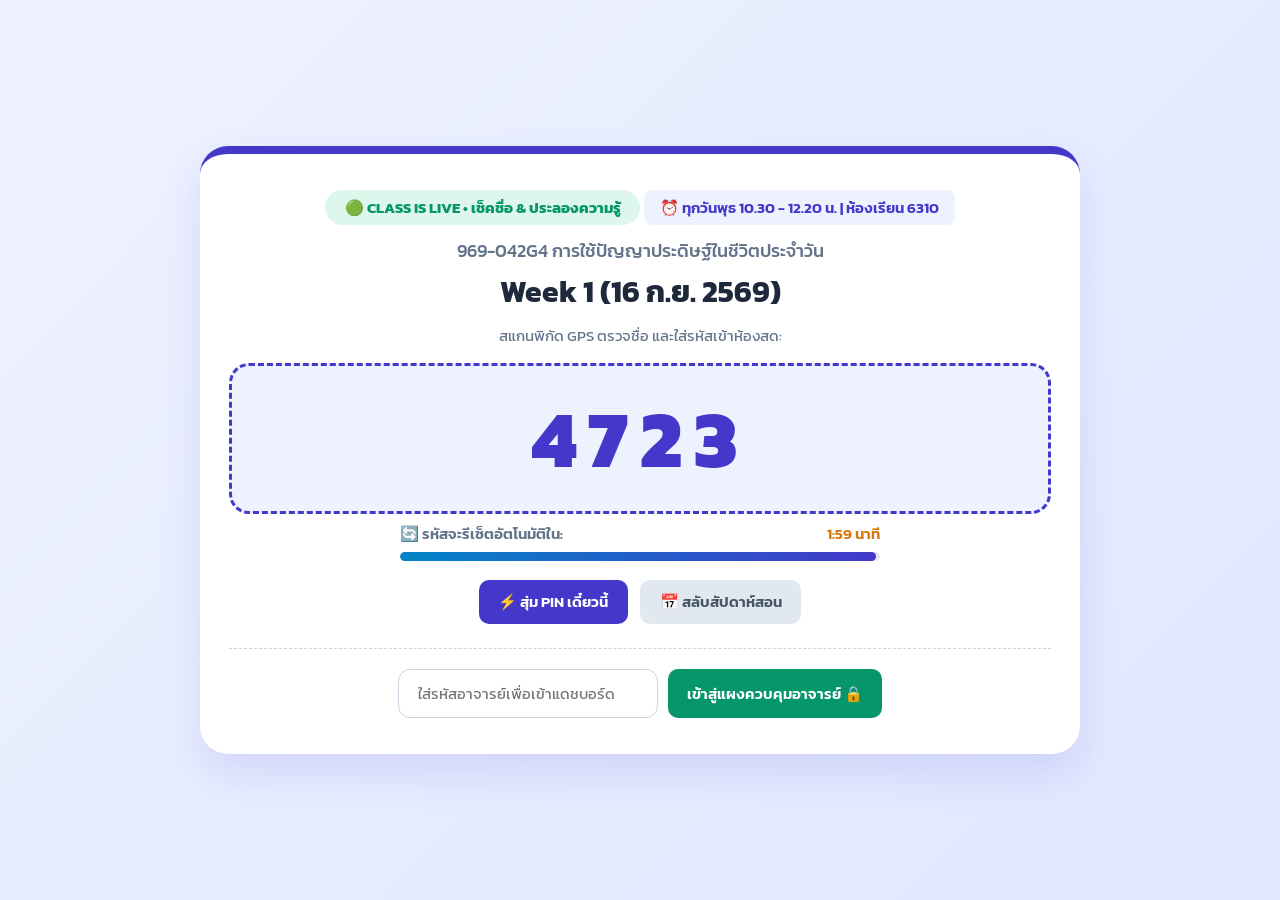
==== commit 57bf7f3b: "Update teacher.html" ====
--- a/teacher.html
+++ b/teacher.html
@@ -30,7 +30,7 @@
       align-items: center;
       justify-content: center;
       min-height: 100vh;
-      padding: 2rem 1.5rem;
+      padding: 1.5rem 1rem;
       background: linear-gradient(135deg, #EEF2FF 0%, #E0E7FF 100%);
       text-align: center;
     }
@@ -38,7 +38,7 @@
     .projector-card {
       background: white;
       border-radius: 28px;
-      padding: 2.5rem 3rem;
+      padding: 2.2rem 1.8rem;
       max-width: 880px;
       width: 100%;
       box-shadow: 0 20px 40px rgba(67, 56, 202, 0.12);
@@ -69,17 +69,19 @@
       font-size: 0.95rem;
     }
 
+    /* ปรับขนาด PIN ให้พอดีทั้งมือถือและจอโปรเจกเตอร์ ไม่ตกบรรทัด */
     .big-pin {
-      font-size: 5rem;
+      font-size: clamp(2.8rem, 9vw, 5rem);
       font-weight: 800;
       color: var(--primary);
-      letter-spacing: 12px;
+      letter-spacing: clamp(4px, 2vw, 12px);
       background: #EEF2FF;
-      padding: 0.8rem 2rem;
+      padding: 0.8rem 1.2rem;
       border-radius: 20px;
       margin: 1rem 0 0.5rem;
       border: 3px dashed var(--primary);
       user-select: all;
+      white-space: nowrap;
     }
 
     .timer-container { width: 100%; max-width: 480px; margin: 0 auto 1.2rem; }
@@ -143,7 +145,6 @@
     .kpi-card.red { border-left-color: var(--danger); }
     .kpi-num { font-size: 2rem; font-weight: 700; margin-top: 0.3rem; }
 
-    /* Dashboard Leaderboard */
     .dashboard-leaderboard-box {
       background: white;
       border-radius: 16px;
@@ -203,7 +204,7 @@
       <div class="live-badge">🟢 CLASS IS LIVE • เช็คชื่อ & ประลองความรู้</div>
       <div class="schedule-tag">⏰ ทุกวันพุธ 10.30 - 12.20 น. | ห้องเรียน 6310</div>
       
-      <h2 style="font-size: 1.15rem; color: #64748B; font-weight:500;">969-042G4 การใช้ปัญญาประดิษฐ์ในชีวิตประจำวัน[cite: 1]</h2>
+      <h2 style="font-size: 1.15rem; color: #64748B; font-weight:500;">969-042G4 การใช้ปัญญาประดิษฐ์ในชีวิตประจำวัน</h2>
       <h1 style="font-size: 1.85rem; font-weight:700; margin-top: 0.3rem; color: var(--dark);" id="projectorSessionTitle">
         สัปดาห์ที่ 1 : 16 กันยายน 2569 (ห้อง 6310)
       </h1>
@@ -239,7 +240,7 @@
     <div class="header-bar">
       <div>
         <h1 style="font-size: 1.5rem; font-weight: 700;">แผงวิเคราะห์และสรุปผลคะแนนประจำวิชา (Teacher Dashboard)</h1>
-        <p style="color: #64748B; font-size: 0.9rem;">วิชา 969-042G4 | วันพุธ 10.30 - 12.20 น. ห้อง 6310[cite: 1]</p>
+        <p style="color: #64748B; font-size: 0.9rem;">วิชา 969-042G4 | วันพุธ 10.30 - 12.20 น. ห้อง 6310</p>
       </div>
       <button class="btn btn-gray" onclick="lockBackToProjector()">🖥️ กลับสู่หน้าจอโปรเจกเตอร์</button>
     </div>
@@ -353,7 +354,6 @@
   </div>
 
   <script>
-    // URL ฐานข้อมูล Firebase จริงของรายวิชา
     const FIREBASE_DB_URL = "https://class-psu-default-rtdb.asia-southeast1.firebasedatabase.app/";
     const TEACHER_PASSWORD = "admin1234";
 
@@ -399,7 +399,6 @@
       startAutoPINCycle();
     }
 
-    // สุ่ม PIN ทันทีบนจอ แล้วจึงค่อยซิงก์ขึ้น Firebase แบบ Fail-safe
     function generateNewPIN() {
       const newPin = Math.floor(1000 + Math.random() * 9000).toString();
       document.getElementById('bigPinText').innerText = newPin;
@@ -501,7 +500,7 @@
       if (mode === 'SUMMARY') {
         cutoffWrapper.style.display = 'none';
         dlBox.style.display = 'none';
-        document.getElementById('kpiTitle1').innerText = "เข้าเรียน ≥ 80% (สิทธิ์สอบ)";[cite: 1]
+        document.getElementById('kpiTitle1').innerText = "เข้าเรียน ≥ 80% (สิทธิ์สอบ)";
         document.getElementById('kpiTitle2').innerText = "เฝ้าระวัง (50-79%)";
         document.getElementById('kpiTitle3').innerText = "ขาดเกินเกณฑ์ (< 50%)";
 
@@ -573,7 +572,6 @@
         const sessionRecords = realtimeData[safeSession] || {};
         const cutoff = document.getElementById('cutoffTime').value;
 
-        // อัปเดตตาราง Leaderboard 5 อันดับแรก
         const submittedList = Object.values(sessionRecords);
         submittedList.sort((a, b) => b.score - a.score);
 
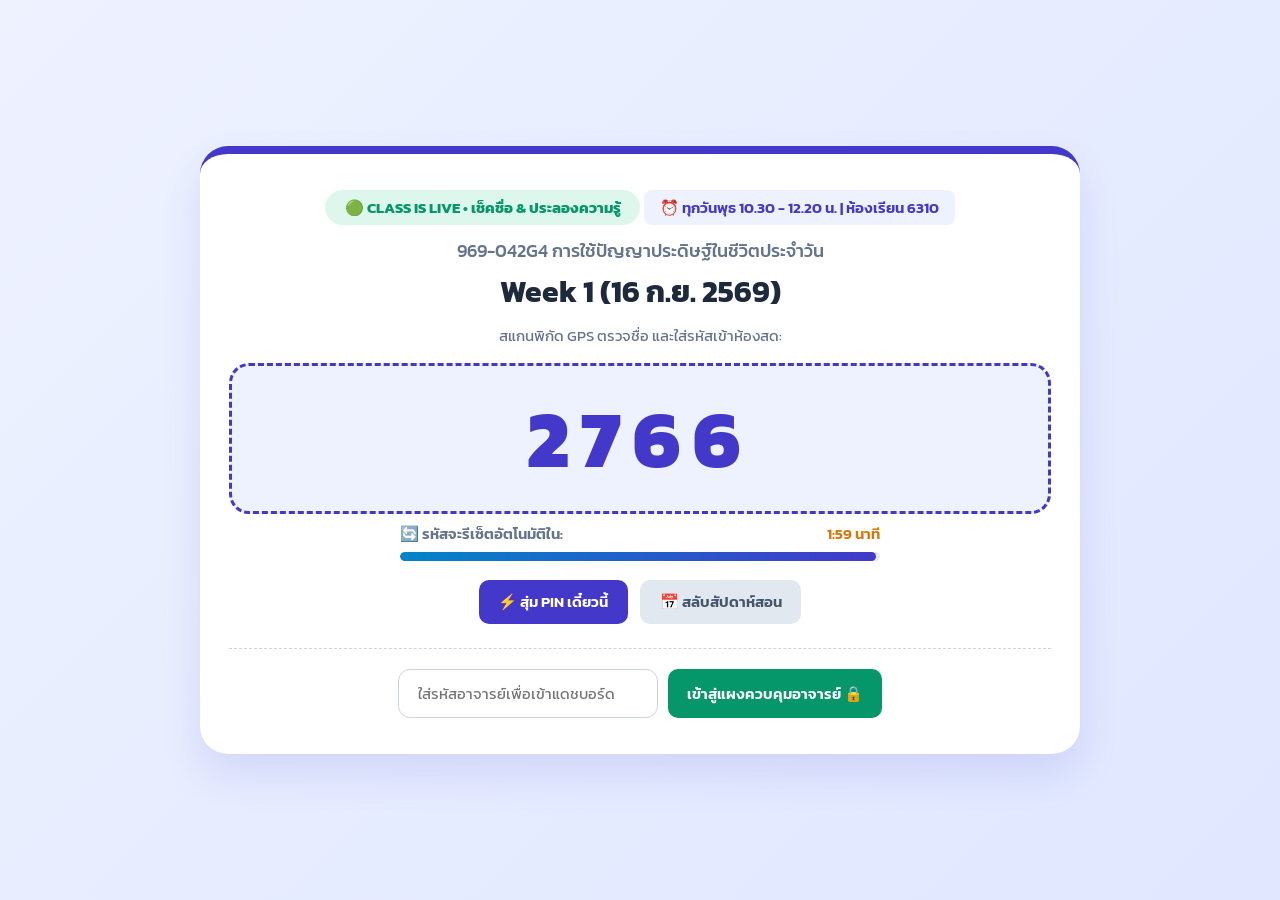
==== commit e0d8984a: "Update teacher.html" ====
--- a/teacher.html
+++ b/teacher.html
@@ -390,7 +390,8 @@
     let realtimeData = {};
 
     function sanitizeKey(key) {
-      return encodeURIComponent(key).replace(/[\.\#\$\[\]\/%]/g, "_");
+      // return encodeURIComponent(key).replace(/[\.\#\$\[\]\/%]/g, "_");
+      return key.replace(/[\.\#\$\[\]\/]/g, "_");
     }
 
     function initProjectorView() {
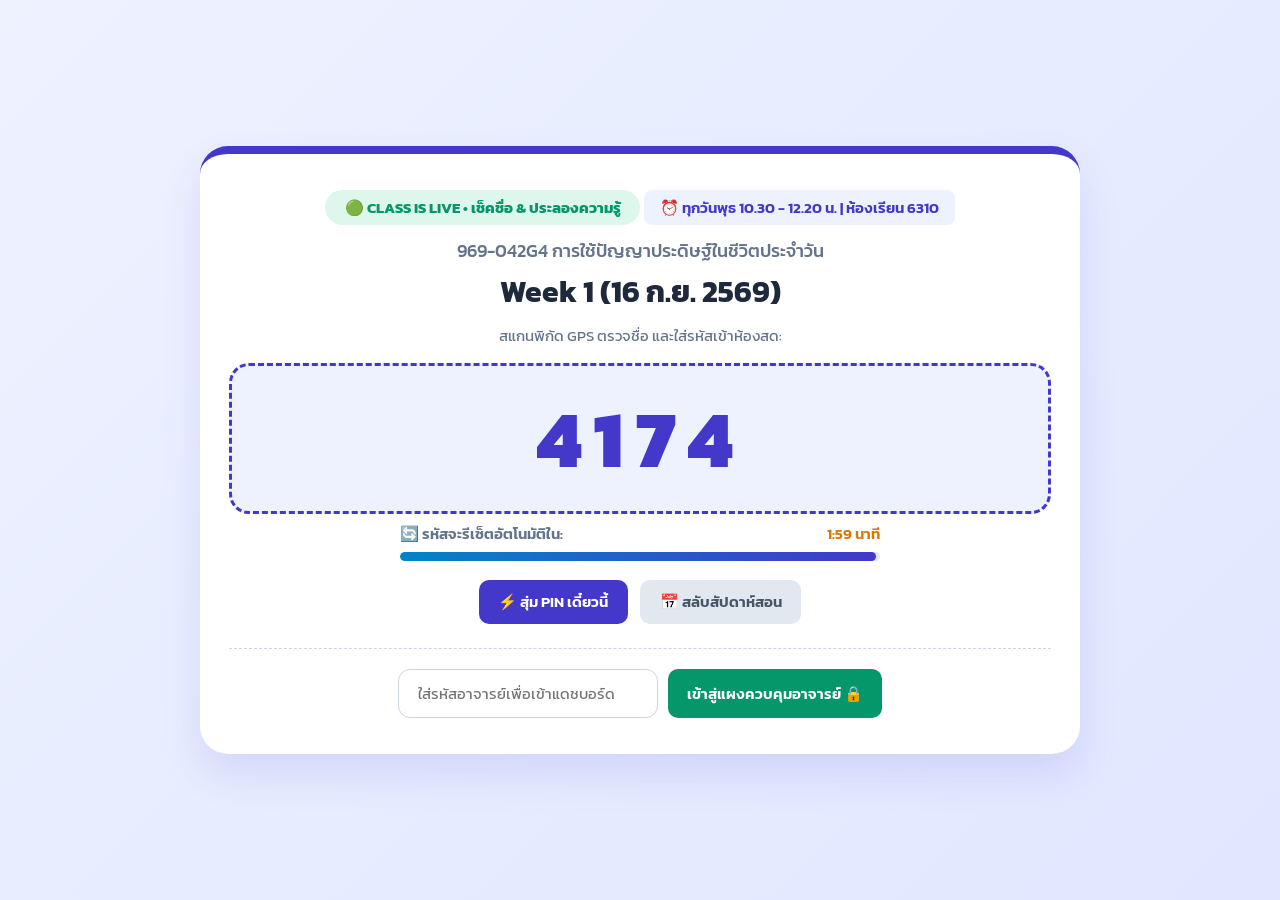
==== commit 16cd6320: "Update teacher.html" ====
--- a/teacher.html
+++ b/teacher.html
@@ -480,6 +480,16 @@
 
     function changeSession() { renderAnalytics(); }
 
+    // function fetchDataFromCloud() {
+    //   fetch(`${FIREBASE_DB_URL}attendance.json`)
+    //     .then(res => res.json())
+    //     .then(data => {
+    //       realtimeData = data || {};
+    //       renderAnalytics();
+    //     })
+    //     .catch(err => console.error("Fetch Data Error:", err));
+    // }
+    
     function fetchDataFromCloud() {
       fetch(`${FIREBASE_DB_URL}attendance.json`)
         .then(res => res.json())
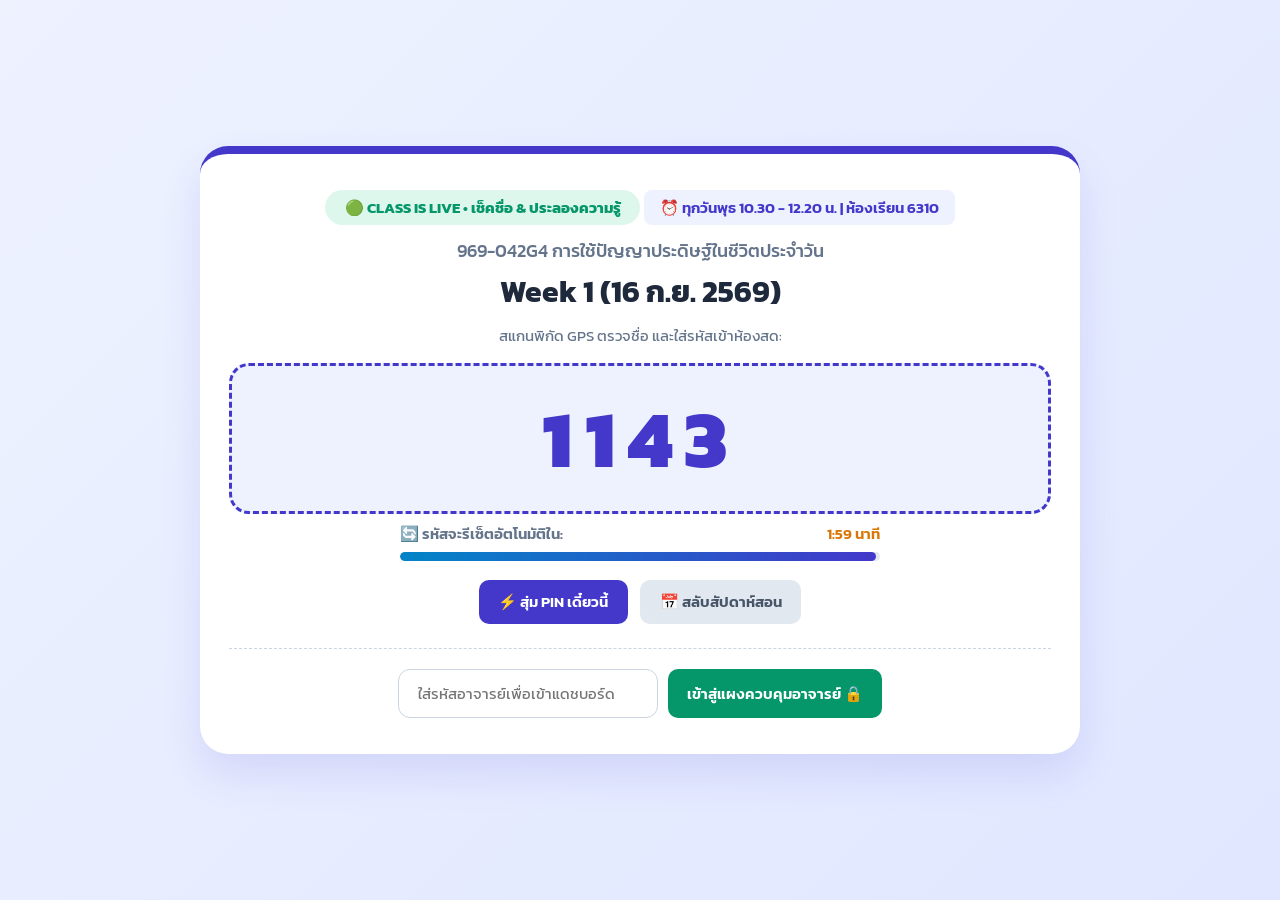
==== commit 8559ef9e: "Update teacher.html" ====
--- a/teacher.html
+++ b/teacher.html
@@ -479,16 +479,6 @@
     }
 
     function changeSession() { renderAnalytics(); }
-
-    // function fetchDataFromCloud() {
-    //   fetch(`${FIREBASE_DB_URL}attendance.json`)
-    //     .then(res => res.json())
-    //     .then(data => {
-    //       realtimeData = data || {};
-    //       renderAnalytics();
-    //     })
-    //     .catch(err => console.error("Fetch Data Error:", err));
-    // }
     
     function fetchDataFromCloud() {
       fetch(`${FIREBASE_DB_URL}attendance.json`)
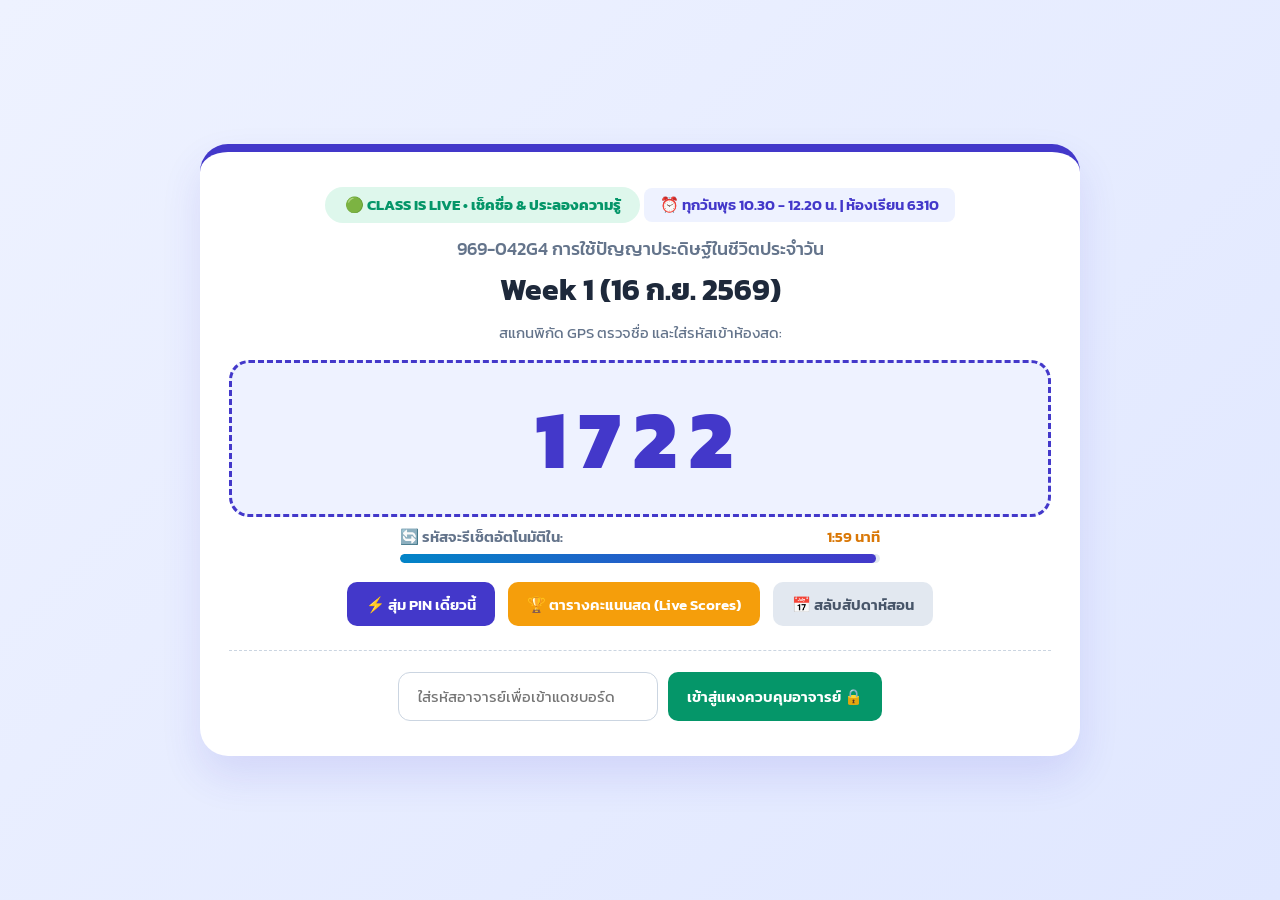
==== commit 1a93fc63: "Update teacher.html" ====
--- a/teacher.html
+++ b/teacher.html
@@ -69,9 +69,8 @@
       font-size: 0.95rem;
     }
 
-    /* ปรับขนาด PIN ให้พอดีทั้งมือถือและจอโปรเจกเตอร์ ไม่ตกบรรทัด */
     .big-pin {
-      font-size: clamp(2.8rem, 9vw, 5rem);
+      font-size: clamp(2.8rem, 9vw, 5.2rem);
       font-weight: 800;
       color: var(--primary);
       letter-spacing: clamp(4px, 2vw, 12px);
@@ -89,6 +88,14 @@
     .progress-bar-bg { width: 100%; height: 9px; background-color: #E2E8F0; border-radius: 999px; overflow: hidden; }
     .progress-bar-fill { height: 100%; width: 100%; background: linear-gradient(90deg, var(--accent-cyan), var(--primary)); border-radius: 999px; transition: width 1s linear; }
 
+    .btn { padding: 0.65rem 1.2rem; border-radius: 10px; border: none; font-weight: 600; cursor: pointer; font-size: 0.95rem; transition: all 0.2s; }
+    .btn-primary { background: var(--primary); color: white; }
+    .btn-secondary { background: var(--secondary); color: white; }
+    .btn-warning { background: #F59E0B; color: white; }
+    .btn-warning:hover { background: #D97706; }
+    .btn-danger { background: #FEE2E2; color: var(--danger); }
+    .btn-gray { background: #E2E8F0; color: #475569; }
+
     .auth-box {
       margin-top: 1.5rem;
       padding-top: 1.3rem;
@@ -179,12 +186,6 @@
       border-radius: 12px;
     }
 
-    .btn { padding: 0.65rem 1.2rem; border-radius: 10px; border: none; font-weight: 600; cursor: pointer; font-size: 0.95rem; transition: all 0.2s; }
-    .btn-primary { background: var(--primary); color: white; }
-    .btn-secondary { background: var(--secondary); color: white; }
-    .btn-danger { background: #FEE2E2; color: var(--danger); }
-    .btn-gray { background: #E2E8F0; color: #475569; }
-
     .table-box { background: white; border-radius: 14px; padding: 1.2rem; box-shadow: 0 2px 6px rgba(0,0,0,0.03); overflow-x: auto; }
     table { width: 100%; border-collapse: collapse; text-align: left; }
     th, td { padding: 0.75rem 1rem; border-bottom: 1px solid #E2E8F0; font-size: 0.95rem; }
@@ -194,6 +195,53 @@
     .tag-present { background: #DEF7EC; color: #03543F; }
     .tag-late { background: #FEF3C7; color: #92400E; }
     .tag-absent { background: #FDE8E8; color: #9B1C1C; }
+
+    /* VIEW 3: หน้าตารางคะแนนสดจอใหญ่ (Live Leaderboard Fullscreen View) */
+    .leaderboard-view {
+      display: none;
+      min-height: 100vh;
+      padding: 2rem 1.5rem;
+      background: linear-gradient(135deg, #1E1B4B 0%, #312E81 100%);
+      color: white;
+    }
+
+    .lb-container {
+      max-width: 960px;
+      margin: 0 auto;
+      background: rgba(255, 255, 255, 0.08);
+      backdrop-filter: blur(12px);
+      border: 1px solid rgba(255, 255, 255, 0.2);
+      border-radius: 24px;
+      padding: 2.2rem;
+      box-shadow: 0 25px 50px rgba(0, 0, 0, 0.25);
+    }
+
+    .lb-header-bar {
+      display: flex;
+      justify-content: space-between;
+      align-items: center;
+      margin-bottom: 1.5rem;
+      padding-bottom: 1rem;
+      border-bottom: 1px solid rgba(255, 255, 255, 0.15);
+      flex-wrap: wrap;
+      gap: 1rem;
+    }
+
+    .lb-item {
+      display: flex;
+      justify-content: space-between;
+      align-items: center;
+      background: rgba(255, 255, 255, 0.12);
+      border: 1px solid rgba(255, 255, 255, 0.15);
+      border-radius: 14px;
+      padding: 1rem 1.4rem;
+      margin-bottom: 0.75rem;
+      font-size: 1.05rem;
+      transition: all 0.2s;
+    }
+    .lb-item:hover { background: rgba(255, 255, 255, 0.18); transform: translateY(-2px); }
+    .lb-rank { font-size: 1.3rem; font-weight: 800; width: 45px; }
+    .lb-score { font-size: 1.35rem; font-weight: 800; color: #FBBF24; }
   </style>
 </head>
 <body>
@@ -222,8 +270,10 @@
         </div>
       </div>
 
+      <!-- แถบปุ่มควบคุมบนหน้าจอโปรเจกเตอร์ -->
       <div style="display:flex; justify-content:center; gap: 0.8rem; flex-wrap: wrap; margin-top: 1.2rem;">
         <button class="btn btn-primary" onclick="forceResetPIN()">⚡ สุ่ม PIN เดี๋ยวนี้</button>
+        <button class="btn btn-warning" onclick="openLeaderboardView()">🏆 ตารางคะแนนสด (Live Scores)</button>
         <button class="btn btn-gray" onclick="quickSelectSession()">📅 สลับสัปดาห์สอน</button>
       </div>
 
@@ -242,7 +292,10 @@
         <h1 style="font-size: 1.5rem; font-weight: 700;">แผงวิเคราะห์และสรุปผลคะแนนประจำวิชา (Teacher Dashboard)</h1>
         <p style="color: #64748B; font-size: 0.9rem;">วิชา 969-042G4 | วันพุธ 10.30 - 12.20 น. ห้อง 6310</p>
       </div>
-      <button class="btn btn-gray" onclick="lockBackToProjector()">🖥️ กลับสู่หน้าจอโปรเจกเตอร์</button>
+      <div style="display:flex; gap:0.6rem;">
+        <button class="btn btn-warning" onclick="openLeaderboardFromDashboard()">🏆 ดูตารางคะแนนสด</button>
+        <button class="btn btn-gray" onclick="lockBackToProjector()">🖥️ กลับสู่หน้าจอโปรเจกเตอร์</button>
+      </div>
     </div>
 
     <!-- แถบเลือกสัปดาห์ -->
@@ -297,7 +350,7 @@
       </div>
     </div>
 
-    <!-- ตารางอันดับคะแนน (Top 5 Leaderboard) -->
+    <!-- ตาราง Leaderboard ย่อใน Dashboard -->
     <div class="dashboard-leaderboard-box" id="dashboardLeaderboardContainer">
       <div class="dl-header">
         <strong style="font-size: 1.05rem; color: var(--dark);">🏆 อันดับคะแนนสูงสุดประจำคาบ (Top 5 Leaderboard)</strong>
@@ -308,7 +361,7 @@
       </div>
     </div>
 
-    <!-- ตารางรายชื่อนักศึกษาทั้งหมด 65 คน -->
+    <!-- ตารางข้อมูลนักศึกษาทั้งหมด -->
     <div class="table-box">
       <table>
         <thead id="tableHead"></thead>
@@ -349,6 +402,35 @@
           <button class="btn btn-gray" onclick="closeManualModal()">ยกเลิก</button>
           <button class="btn btn-secondary" onclick="submitManualCheckin()">บันทึกข้อมูล ✓</button>
         </div>
+      </div>
+    </div>
+  </div>
+
+  <!-- VIEW 3: หน้าตารางคะแนนสดเต็มจอ (Live Leaderboard View) -->
+  <div id="viewLeaderboard" class="leaderboard-view">
+    <div class="lb-container">
+      <div class="lb-header-bar">
+        <div>
+          <h1 style="font-size: 2rem; font-weight: 800; display:flex; align-items:center; gap:0.6rem;">
+            🏆 ตารางอันดับคะแนนสด (Live Leaderboard)
+          </h1>
+          <p style="color: #CBD5E1; font-size: 1rem; margin-top: 0.2rem;" id="lbSessionTitle">
+            กำลังโหลดข้อมูลคาบเรียน...
+          </p>
+        </div>
+        <button class="btn btn-gray" style="font-size: 1rem; padding: 0.65rem 1.4rem;" onclick="closeLeaderboardView()">
+          ⬅️ กลับหน้าจอโปรเจกเตอร์
+        </button>
+      </div>
+
+      <div style="display:flex; justify-content:space-between; margin-bottom:1rem; font-size:1.05rem; color:#E2E8F0;">
+        <span>รายชื่อและอันดับคะแนน</span>
+        <span>ส่งแล้ว: <strong id="lbTotalSubmitted" style="color:#FBBF24;">0</strong> / 65 คน</span>
+      </div>
+
+      <!-- รายการคะแนนสด -->
+      <div id="lbListContainer" style="max-height: 60vh; overflow-y: auto; padding-right: 0.5rem;">
+        <p style="text-align:center; padding: 2rem; color: #94A3B8;">กำลังเชื่อมต่อฐานข้อมูล...</p>
       </div>
     </div>
   </div>
@@ -386,11 +468,13 @@
     let secondsLeft = PIN_LIFETIME;
     let pinTimerInterval = null;
     let dashboardPollingInterval = null;
+    let leaderboardPollingInterval = null;
     let currentSessionKey = "Week 1 (16 ก.ย. 2569)";
     let realtimeData = {};
-
+    let previousView = 'projector'; // จำหน้าก่อนหน้าที่จะเข้า Leaderboard
+
+    // ใช้ sanitizeKey เดียวกันกับ index.html อย่างแน่นอน 100%
     function sanitizeKey(key) {
-      // return encodeURIComponent(key).replace(/[\.\#\$\[\]\/%]/g, "_");
       return key.replace(/[\.\#\$\[\]\/]/g, "_");
     }
 
@@ -451,6 +535,90 @@
       }
     }
 
+    /* --- สลับมุมมองหน้าจอคะแนนสด (View 3: Live Leaderboard View) --- */
+    function openLeaderboardView() {
+      previousView = 'projector';
+      document.getElementById('viewProjector').style.display = 'none';
+      document.getElementById('viewDashboard').style.display = 'none';
+      document.getElementById('viewLeaderboard').style.display = 'block';
+      document.getElementById('lbSessionTitle').innerText = `วิชา 969-042G4 | ${currentSessionKey}`;
+
+      fetchLeaderboardFullscreen();
+      if (leaderboardPollingInterval) clearInterval(leaderboardPollingInterval);
+      leaderboardPollingInterval = setInterval(fetchLeaderboardFullscreen, 3000);
+    }
+
+    function openLeaderboardFromDashboard() {
+      previousView = 'dashboard';
+      document.getElementById('viewDashboard').style.display = 'none';
+      document.getElementById('viewProjector').style.display = 'none';
+      document.getElementById('viewLeaderboard').style.display = 'block';
+      document.getElementById('lbSessionTitle').innerText = `วิชา 969-042G4 | ${currentSessionKey}`;
+
+      fetchLeaderboardFullscreen();
+      if (leaderboardPollingInterval) clearInterval(leaderboardPollingInterval);
+      leaderboardPollingInterval = setInterval(fetchLeaderboardFullscreen, 3000);
+    }
+
+    function closeLeaderboardView() {
+      if (leaderboardPollingInterval) clearInterval(leaderboardPollingInterval);
+      document.getElementById('viewLeaderboard').style.display = 'none';
+
+      if (previousView === 'dashboard') {
+        document.getElementById('viewDashboard').style.display = 'block';
+      } else {
+        document.getElementById('viewProjector').style.display = 'flex';
+      }
+    }
+
+    function fetchLeaderboardFullscreen() {
+      const safeSession = sanitizeKey(currentSessionKey);
+      fetch(`${FIREBASE_DB_URL}attendance/${safeSession}.json`)
+        .then(res => res.json())
+        .then(records => {
+          renderLeaderboardFullscreen(records);
+        })
+        .catch(err => console.error("Leaderboard Error:", err));
+    }
+
+    function renderLeaderboardFullscreen(records) {
+      const container = document.getElementById('lbListContainer');
+      const countEl = document.getElementById('lbTotalSubmitted');
+
+      if (!records) {
+        countEl.innerText = "0";
+        container.innerHTML = `<p style="text-align:center; padding: 2.5rem; color: #94A3B8; font-size:1.1rem;">กำลังรอนักศึกษาคนแรกส่งคำตอบเข้าสู่ระบบ...</p>`;
+        return;
+      }
+
+      const list = Object.values(records);
+      countEl.innerText = list.length;
+      list.sort((a, b) => b.score - a.score);
+
+      container.innerHTML = '';
+      list.forEach((item, idx) => {
+        let rankBadge = `#${idx + 1}`;
+        if (idx === 0) rankBadge = '🥇 1';
+        if (idx === 1) rankBadge = '🥈 2';
+        if (idx === 2) rankBadge = '🥉 3';
+
+        const row = document.createElement('div');
+        row.className = 'lb-item';
+        row.innerHTML = `
+          <div style="display:flex; align-items:center; gap: 1rem;">
+            <span class="lb-rank">${rankBadge}</span>
+            <div>
+              <strong style="font-size:1.15rem; display:block;">${item.name}</strong>
+              <small style="color:#94A3B8;">รหัส: ${item.id} • ส่งเมื่อ ${item.timestamp || '-'}</small>
+            </div>
+          </div>
+          <span class="lb-score">${item.score} <span style="font-size:0.9rem; font-weight:normal; color:#E2E8F0;">แต้ม</span></span>
+        `;
+        container.appendChild(row);
+      });
+    }
+
+    /* --- ระบบความปลอดภัย & แดชบอร์ด (View 2) --- */
     function handlePassEnter(e) { if (e.key === "Enter") unlockDashboard(); }
 
     function unlockDashboard() {
@@ -461,6 +629,7 @@
         err.style.display = "none";
         document.getElementById('teacherPassInput').value = "";
         document.getElementById('viewProjector').style.display = "none";
+        document.getElementById('viewLeaderboard').style.display = "none";
         document.getElementById('viewDashboard').style.display = "block";
         document.getElementById('sessionSelect').value = currentSessionKey;
 
@@ -475,11 +644,12 @@
     function lockBackToProjector() {
       if (dashboardPollingInterval) clearInterval(dashboardPollingInterval);
       document.getElementById('viewDashboard').style.display = "none";
+      document.getElementById('viewLeaderboard').style.display = "none";
       document.getElementById('viewProjector').style.display = "flex";
     }
 
     function changeSession() { renderAnalytics(); }
-    
+
     function fetchDataFromCloud() {
       fetch(`${FIREBASE_DB_URL}attendance.json`)
         .then(res => res.json())
@@ -652,6 +822,7 @@
       }
     }
 
+    /* --- ส่วนระบบ Manual Check-in --- */
     function openManualModal() {
       document.getElementById('manualStuId').value = "";
       document.getElementById('manualStuName').value = "";
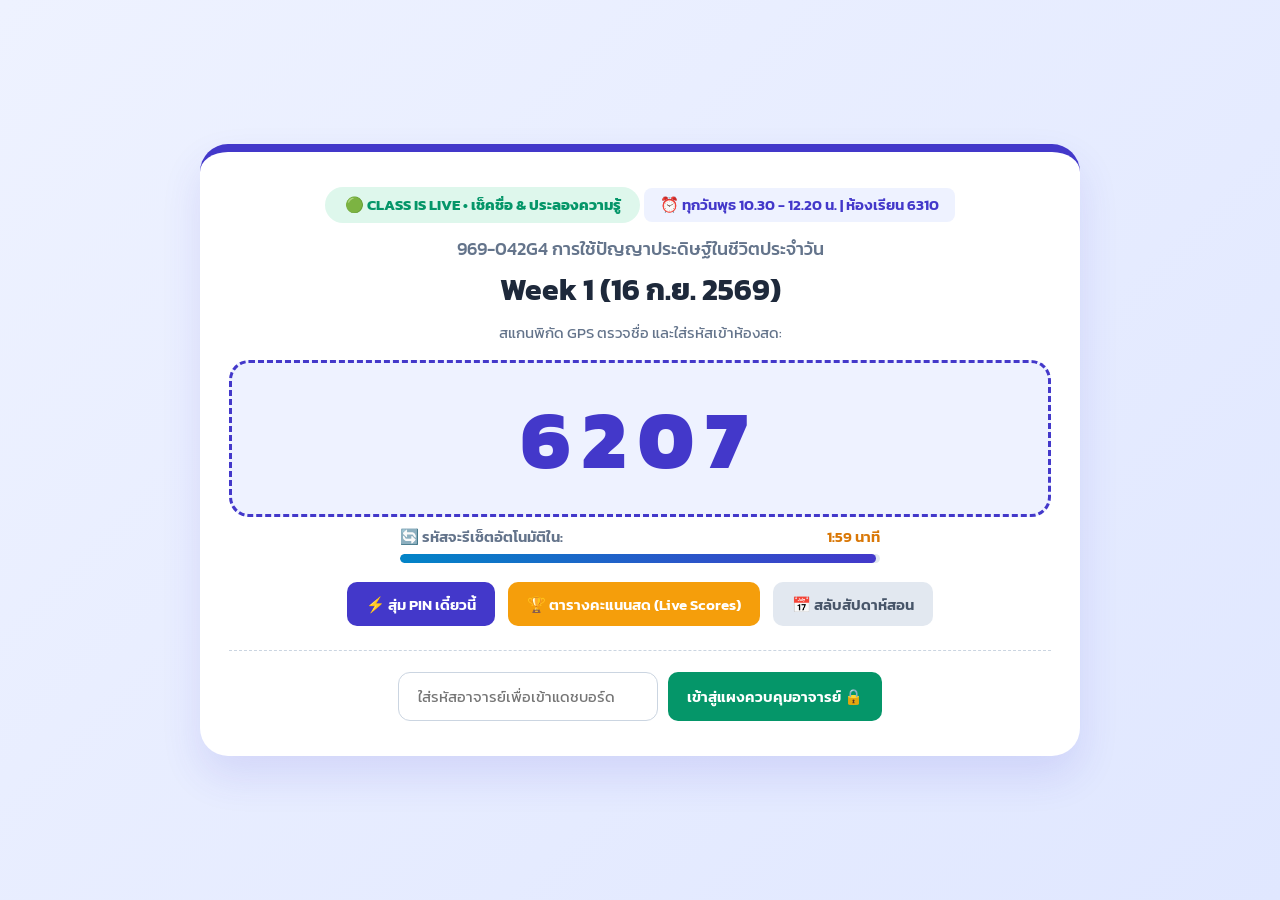
==== commit 3a6d2c34: "Update teacher.html" ====
--- a/teacher.html
+++ b/teacher.html
@@ -303,7 +303,7 @@
       <div style="display:flex; align-items:center; gap: 0.8rem; flex-wrap: wrap;">
         <label for="sessionSelect" style="font-weight: 600;">เลือกคาบเรียน:</label>
         <select id="sessionSelect" onchange="changeSession()">
-          <option value="Week 1 (16 ก.ย. 2569)">สัปดาห์ที่ 1 : 16 กันยายน 2569 (ห้อง 6310)</option>
+          <option value="Week 1 (16 ก.ย. 2569)">สัปดาห์ที่ 1 : 16 กันยายน 2569</option>
           <option value="Week 2 (23 ก.ย. 2569)">สัปดาห์ที่ 2 : 23 กันยายน 2569</option>
           <option value="Week 3 (30 ก.ย. 2569)">สัปดาห์ที่ 3 : 30 กันยายน 2569</option>
           <option value="Week 4 (7 ต.ค. 2569)">สัปดาห์ที่ 4 : 7 ตุลาคม 2569</option>
